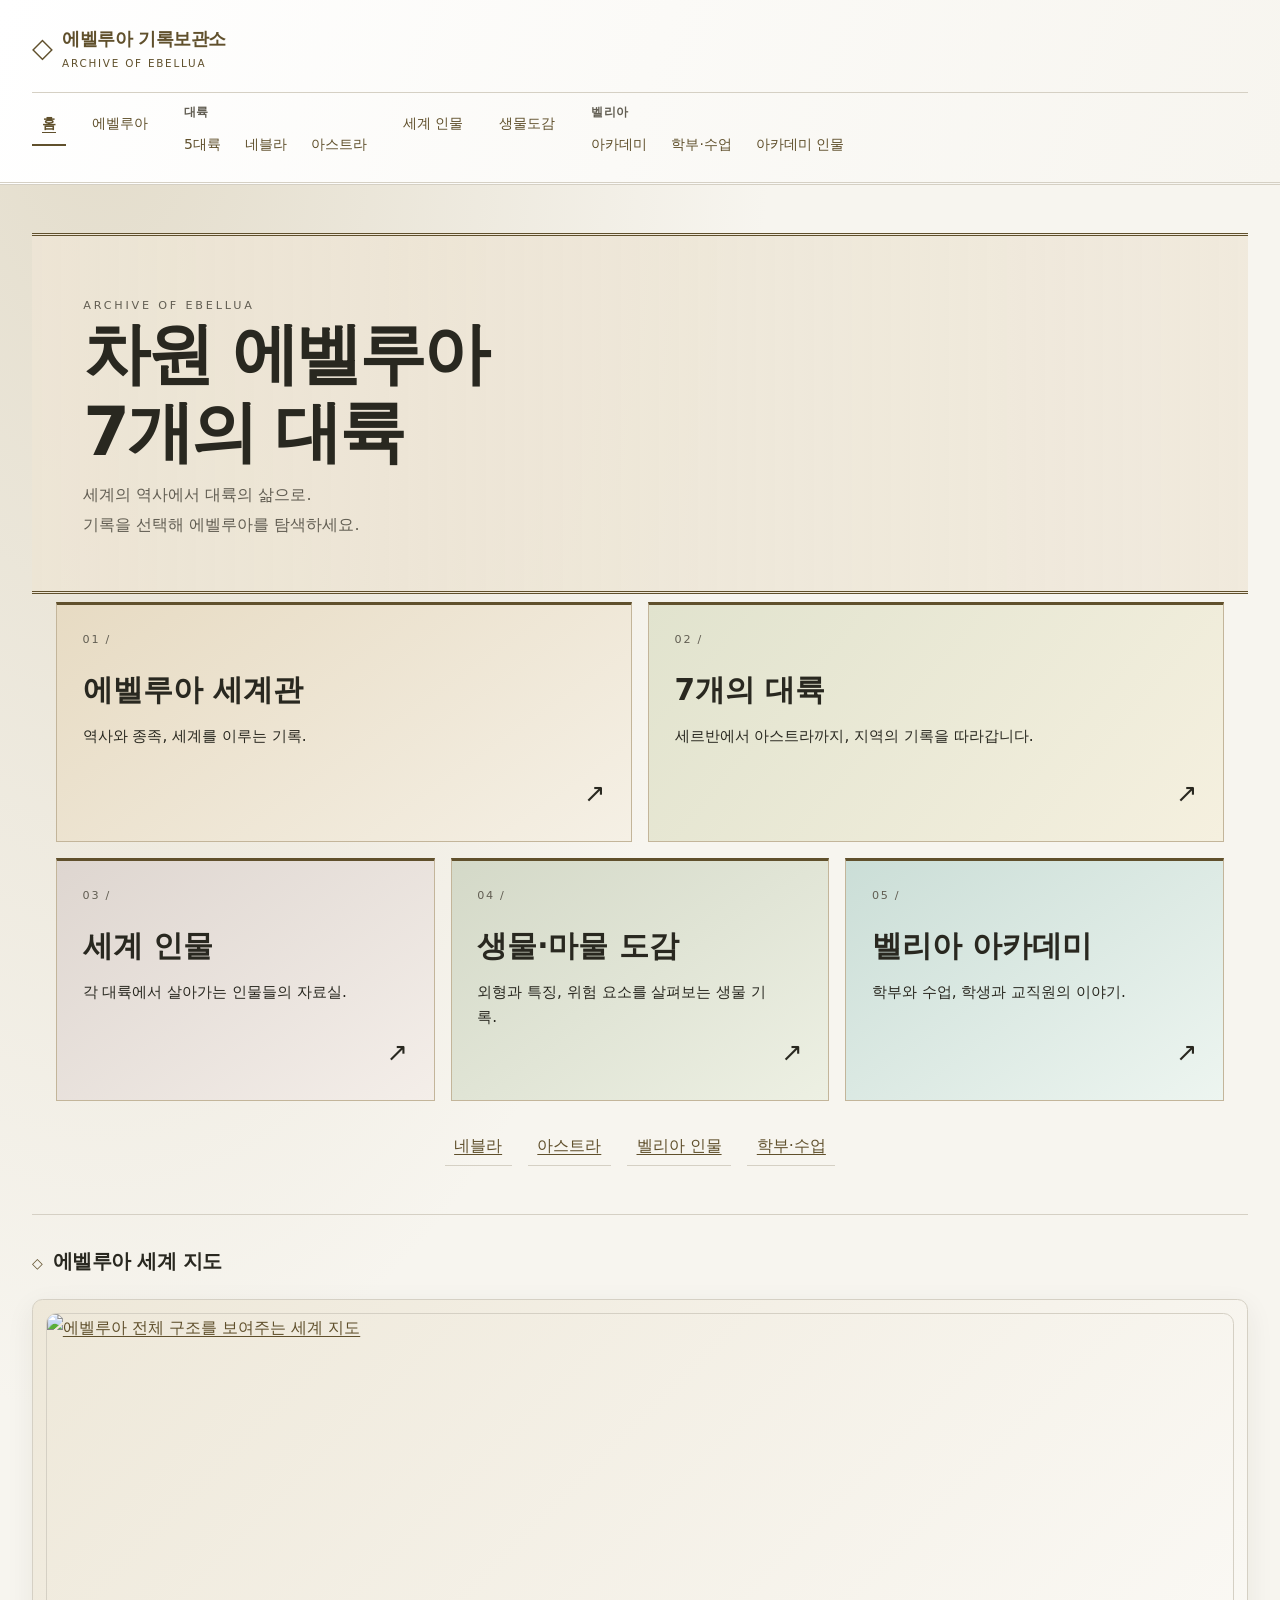
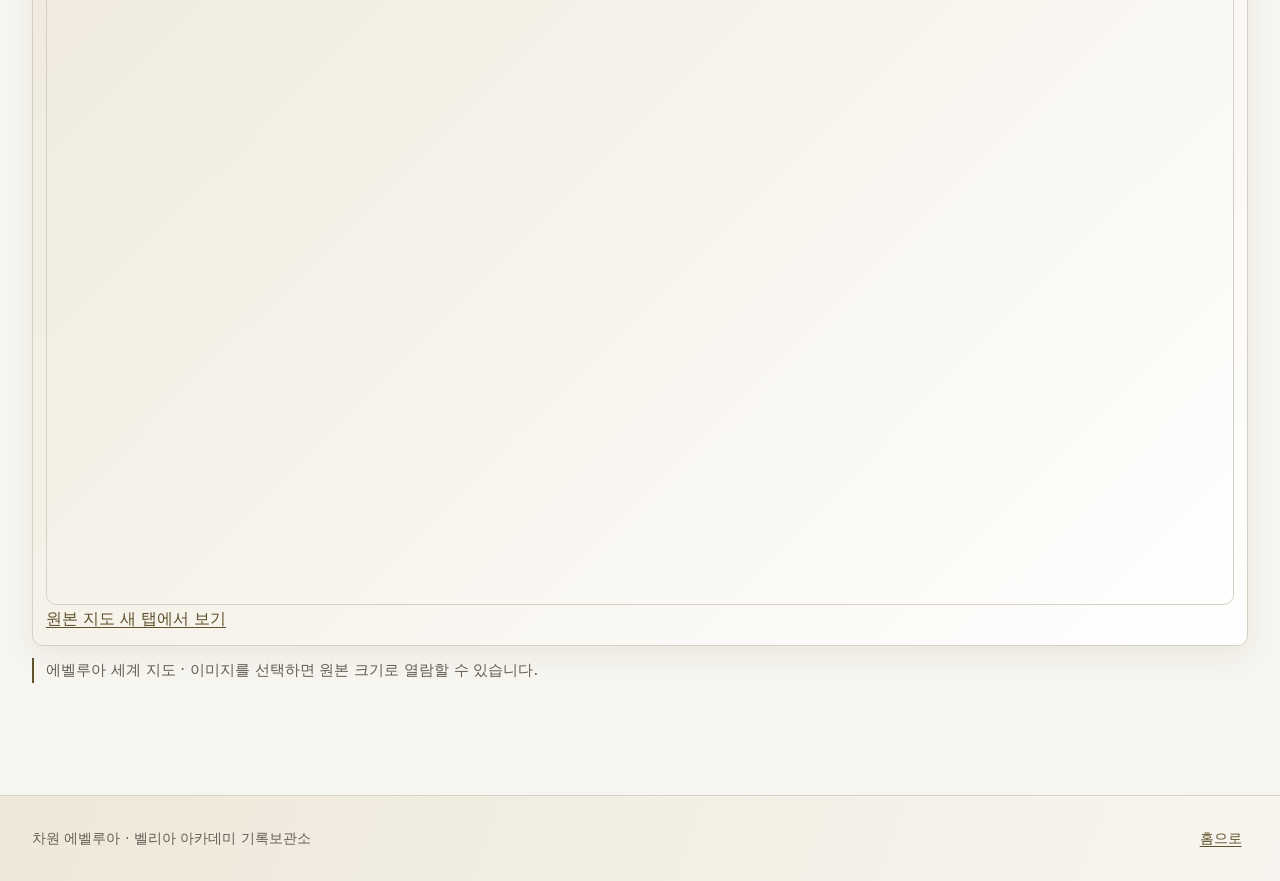
==== index.html @ 4a9736a2 "feat: 세계관페이지 완성된거 업로드" ====
<!doctype html>
<html lang="ko">
<head>
  <meta charset="utf-8">
  <meta name="viewport" content="width=device-width, initial-scale=1">
  <meta name="description" content="차원 에벨루아 — 7개의 대륙 — 에벨루아 세계관 기록보관소">
  <title>차원 에벨루아 — 7개의 대륙 | 에벨루아 기록보관소</title>
  <link rel="icon" href="data:,">
  <link rel="stylesheet" href="./css/common.css">
  <link rel="stylesheet" href="./css/map.css">
  <link rel="stylesheet" href="./css/index.css">
  <script src="./js/common.js" defer></script>
  <script src="./js/intro.js" defer></script>
</head>
<body>
  <div id="entry-intro" class="entry-intro" hidden role="region" aria-label="에벨루아 진입 연출">
    <div class="entry-art" aria-hidden="true"></div>
    <div class="entry-title" aria-hidden="true"><strong>차원 에벨루아</strong><span>7개의 대륙</span></div>
    <button class="entry-skip" type="button">건너뛰기</button>
  </div>
  <a class="skip-link" href="#main-content">본문으로 바로가기</a>
  <header class="site-header">
    <div class="container header-inner">
      <a class="site-brand" href="./index.html"><span>에벨루아 기록보관소</span><small lang="en">Archive of Ebellua</small></a>
      <button class="nav-toggle" type="button" hidden aria-controls="site-nav" aria-expanded="false">
        <span class="nav-toggle-icon" aria-hidden="true">☰</span>
        <span class="nav-toggle-label">메뉴 열기</span>
      </button>
      <nav id="site-nav" class="site-nav" aria-label="주요 메뉴">
        <ul class="nav-list">
          <li><a class="nav-link" href="./index.html">홈</a></li>
          <li><a class="nav-link" href="./introduce-Ebellua.html">에벨루아</a></li>
          <li class="nav-group">
            <span class="nav-group-label">대륙</span>
            <ul class="nav-sublist">
              <li><a class="nav-link" href="./continent-EbelluaFiveContinents.html">5대륙</a></li>
              <li><a class="nav-link" href="./continent-Nebla.html">네블라</a></li>
              <li><a class="nav-link" href="./continent-Astra.html">아스트라</a></li>
            </ul>
          </li>
          <li><a class="nav-link" href="./introduce-Character-Ebellua.html">세계 인물</a></li>
          <li><a class="nav-link" href="./bestiary-Ebellua.html">생물도감</a></li>
          <li class="nav-group">
            <span class="nav-group-label">벨리아</span>
            <ul class="nav-sublist">
              <li><a class="nav-link" href="./introduce-BeliaAcademy.html">아카데미</a></li>
              <li><a class="nav-link" href="./class-BeliaAcademy.html">학부·수업</a></li>
              <li><a class="nav-link" href="./introduce-Characters-Belia.html">아카데미 인물</a></li>
            </ul>
          </li>
        </ul>
      </nav>
    </div>
  </header>
  <main id="main-content" class="container portal-home" tabindex="-1"><div class="page-heading archive-hero"><p class="archive-kicker">ARCHIVE OF EBELLUA</p><h1>차원 에벨루아<br>7개의 대륙</h1><p>세계의 역사에서 대륙의 삶으로.<br>기록을 선택해 에벨루아를 탐색하세요.</p></div><nav class="portal-grid" aria-label="기록 분류"><a class="portal portal-world" href="./introduce-Ebellua.html"><span class="portal-number" aria-hidden="true">01 /</span><h2>에벨루아 세계관</h2><p>역사와 종족, 세계를 이루는 기록.</p><span class="portal-arrow" aria-hidden="true">↗</span></a><a class="portal portal-continents" href="./continent-EbelluaFiveContinents.html"><span class="portal-number" aria-hidden="true">02 /</span><h2>7개의 대륙</h2><p>세르반에서 아스트라까지, 지역의 기록을 따라갑니다.</p><span class="portal-arrow" aria-hidden="true">↗</span></a><a class="portal portal-people" href="./introduce-Character-Ebellua.html"><span class="portal-number" aria-hidden="true">03 /</span><h2>세계 인물</h2><p>각 대륙에서 살아가는 인물들의 자료실.</p><span class="portal-arrow" aria-hidden="true">↗</span></a><a class="portal portal-bestiary" href="./bestiary-Ebellua.html"><span class="portal-number" aria-hidden="true">04 /</span><h2>생물·마물 도감</h2><p>외형과 특징, 위험 요소를 살펴보는 생물 기록.</p><span class="portal-arrow" aria-hidden="true">↗</span></a><a class="portal portal-academy" href="./introduce-BeliaAcademy.html"><span class="portal-number" aria-hidden="true">05 /</span><h2>벨리아 아카데미</h2><p>학부와 수업, 학생과 교직원의 이야기.</p><span class="portal-arrow" aria-hidden="true">↗</span></a></nav><nav class="archive-crosslinks" aria-label="세부 기록"><a href="./continent-Nebla.html">네블라</a><a href="./continent-Astra.html">아스트라</a><a href="./introduce-Characters-Belia.html">벨리아 인물</a><a href="./class-BeliaAcademy.html">학부·수업</a></nav><section id="world-map" class="content-section" aria-labelledby="world-map-heading">
      <h2 id="world-map-heading">에벨루아 세계 지도</h2>
      <!-- Canonical visual asset: user-provided original, preserved without conversion. -->
      <figure class="world-map">
        <a href="./assets/maps/ebellua_world_map.png" target="_blank" rel="noopener">
          <img src="./assets/maps/ebellua_world_map.png" width="3200" height="2400" alt="에벨루아 전체 구조를 보여주는 세계 지도" loading="lazy" decoding="async">
          <span>원본 지도 새 탭에서 보기</span>
        </a>
        <figcaption>에벨루아 세계 지도 · 이미지를 선택하면 원본 크기로 열람할 수 있습니다.</figcaption>
      </figure>
    </section></main>
  <footer class="site-footer">
    <div class="container">
      <p>차원 에벨루아 · 벨리아 아카데미 기록보관소</p>
      <a href="./index.html">홈으로</a>
    </div>
  </footer>
</body>
</html>
---- css/common.css ----
/* Phase 1: shared layout and navigation only. */
:root {
  color-scheme: light;
  --color-background: #f7f5ef;
  --color-surface: #ffffff;
  --color-text: #292820;
  --color-muted: #625e53;
  --color-accent: #60502c;
  --color-accent-soft: #eee8d9;
  --color-border: #d5d0c4;
  --color-focus: #175da1;
  --font-body: system-ui, -apple-system, BlinkMacSystemFont, "Segoe UI",
    "Malgun Gothic", sans-serif;
  --content-width: 76rem;
  --radius: 0.375rem;
  --space-1: 0.5rem;
  --space-2: 1rem;
  --space-3: 1.5rem;
  --space-4: 2rem;
}
*, *::before, *::after { box-sizing: border-box; }
html { -webkit-text-size-adjust: 100%; }
body, h1, h2, h3, p, ul, ol { margin: 0; }
body {
  display: flex;
  flex-direction: column;
  min-height: 100vh;
  font-family: var(--font-body);
  line-height: 1.7;
  color: var(--color-text);
  background: var(--color-background);
  overflow-wrap: anywhere;
}
img, svg { display: block; max-width: 100%; }
img { height: auto; }
button, input, select, textarea { font: inherit; }
button { cursor: pointer; }
a { color: var(--color-accent); text-underline-offset: 0.2em; }
a:hover { text-decoration-thickness: 0.125em; }
:focus-visible { outline: 3px solid var(--color-focus); outline-offset: 4px; }
[hidden] { display: none !important; }
.container {
  width: min(calc(100% - 2rem), var(--content-width));
  margin-inline: auto;
}
.skip-link {
  position: fixed;
  inset-block-start: 0.5rem;
  inset-inline-start: 1rem;
  z-index: 10;
  padding: var(--space-1) var(--space-2);
  color: var(--color-text);
  background: var(--color-surface);
  border: 1px solid var(--color-border);
  transform: translateY(-200%);
}
.skip-link:focus { transform: translateY(0); }
.site-header {
  background: var(--color-surface);
  border-bottom: 1px solid var(--color-border);
}
.header-inner {
  display: flex;
  flex-wrap: wrap;
  align-items: center;
  gap: var(--space-2) var(--space-4);
  padding-block: var(--space-2);
}
.site-brand { font-size: 1.125rem; font-weight: 700; text-decoration: none; }
.site-nav { flex: 1 1 46rem; min-width: 0; }
.nav-list, .nav-sublist {
  display: flex;
  flex-wrap: wrap;
  list-style: none;
  padding: 0;
}
.nav-list {
  align-items: flex-start;
  justify-content: flex-end;
  gap: var(--space-1) var(--space-2);
}
.nav-sublist { gap: 0.25rem; }
.nav-group-label {
  display: block;
  padding-inline: 0.625rem;
  color: var(--color-muted);
  font-size: 0.75rem;
  font-weight: 700;
  letter-spacing: 0.04em;
}
.nav-link {
  display: inline-flex;
  align-items: center;
  min-height: 2.75rem;
  padding: 0.5rem 0.625rem;
  border-radius: var(--radius);
  font-size: 0.875rem;
  text-decoration: none;
}
.nav-link:hover, .nav-link[aria-current="page"], .nav-link.is-active {
  background: var(--color-accent-soft);
}
.nav-link[aria-current="page"], .nav-link.is-active {
  font-weight: 700;
  text-decoration: underline;
}
.button, .nav-toggle {
  display: inline-flex;
  align-items: center;
  justify-content: center;
  gap: var(--space-1);
  min-height: 2.75rem;
  padding: 0.5rem 0.875rem;
  border: 1px solid var(--color-accent);
  border-radius: var(--radius);
  color: var(--color-accent);
  background: var(--color-surface);
  text-decoration: none;
}
.button:hover, .nav-toggle:hover { background: var(--color-accent-soft); }
.nav-toggle { margin-inline-start: auto; }
.nav-toggle-icon { font-size: 1.25rem; line-height: 1; }
main.container { flex: 1; padding-block: 3rem; }
.page-heading { margin-bottom: var(--space-4); }
h1, h2, h3 { line-height: 1.4; word-break: keep-all; }
h1 { font-size: clamp(1.75rem, 4vw, 2.5rem); }
h2 { font-size: 1.25rem; }
p { max-width: 68ch; }
.page-heading p, .content-section p {
  margin-top: var(--space-1);
  color: var(--color-muted);
}
.content-section {
  padding-block: var(--space-3);
  border-top: 1px solid var(--color-border);
  scroll-margin-top: var(--space-2);
}
.link-list { margin-top: var(--space-2); padding-inline-start: 1.5rem; }
.link-list li + li { margin-top: var(--space-1); }
.site-footer {
  padding-block: var(--space-3);
  border-top: 1px solid var(--color-border);
  color: var(--color-muted);
  font-size: 0.875rem;
}
@media (min-width: 768px) and (max-width: 1199px) {
  .site-nav { flex-basis: 100%; }
  .nav-list { justify-content: flex-start; }
}
@media (max-width: 767px) {
  .header-inner { gap: var(--space-2); }
  .site-nav { flex-basis: 100%; }
  .nav-list, .nav-sublist { flex-direction: column; align-items: stretch; }
  .nav-list { gap: var(--space-1); }
  .nav-group-label { padding-block-start: var(--space-1); }
  .nav-link { display: flex; }
  main.container { padding-block: var(--space-4); }
}
@media (prefers-reduced-motion: reduce) {
  html { scroll-behavior: auto; }
  *, *::before, *::after { animation: none !important; transition: none !important; }
}

/* Phase 7: visual and accessibility polish. */

:root { --radius:.65rem; --shadow-soft:0 8px 28px rgb(42 38 29 / .07); --shadow-raised:0 14px 36px rgb(42 38 29 / .12); --page-glow:#e9dfc8; }
body { background:radial-gradient(ellipse at 8% 0,var(--page-glow),transparent 42rem),var(--color-background); }
.site-header { background:linear-gradient(110deg,var(--color-surface),var(--color-background)); box-shadow:0 2px 15px rgb(40 35 20 / .035); }
.site-brand { letter-spacing:-.025em; }
.site-brand::before { content:"✦"; display:inline-block; margin-right:.5rem; color:var(--color-accent); }
.nav-link { transition:background-color .18s,color .18s; }
.nav-link[aria-current="page"] { box-shadow:inset 0 -2px var(--color-accent); text-underline-offset:.3em; }
.page-heading { position:relative; padding:clamp(1.4rem,4vw,3rem); border:1px solid var(--color-border); border-top:3px solid var(--color-accent); border-radius:var(--radius); background:radial-gradient(ellipse at 100% 0,var(--page-glow),transparent 75%),linear-gradient(120deg,var(--color-surface),var(--color-background)); box-shadow:var(--shadow-soft); }
.page-heading h1 { max-width:24ch; letter-spacing:-.035em; }
.page-heading p { line-height:1.85; }
.content-section { padding-block:2rem; }
.content-section > h2 { padding-inline-start:.85rem; border-inline-start:3px solid var(--color-accent); }
.content-section > p { line-height:1.9; }
.content-section > ul, .content-section > ol { max-width:78ch; }
.button, .nav-toggle { box-shadow:0 2px 4px rgb(30 25 15 / .04); transition:background-color .18s,border-color .18s,box-shadow .18s; }
.button:hover { box-shadow:var(--shadow-soft); }
main details { background:var(--color-surface); }
main summary { min-height:2.75rem; }
main details[open] > summary { color:var(--color-accent); }
main details:focus-within { border-color:var(--color-accent); }
:focus-visible { outline:3px solid var(--color-focus); outline-offset:3px; }
.site-footer { margin-top:2rem; background:linear-gradient(110deg,var(--color-accent-soft),var(--color-background)); }
.site-footer .container { display:flex; flex-wrap:wrap; justify-content:space-between; gap:1rem; align-items:center; }
.site-footer a { padding:.4rem; }
@media(max-width:767px) { .page-heading { padding:1.4rem 1.15rem; } .header-inner { row-gap:.7rem; } .site-brand { font-size:1rem; } .nav-toggle-label { font-size:.875rem; } .content-section { padding-block:1.5rem; } }
@media(prefers-reduced-motion:reduce) { *,*::before,*::after { animation:none !important; transition:none !important; scroll-behavior:auto !important; } }


/* Phase 7.5: archive identity. */

.site-header { border-bottom:3px double var(--color-border); box-shadow:none; }
.header-inner { gap:.75rem 2rem; }
.site-brand { display:grid; grid-template-columns:auto 1fr; align-items:center; column-gap:.6rem; padding-block:.5rem; }
.site-brand::before { content:"◇"; grid-row:1 / 3; margin:0; font-size:1.7rem; }
.site-brand small { grid-column:2; font-size:.65rem; letter-spacing:.17em; font-weight:400; text-transform:uppercase; }
.site-nav { flex-basis:100%; border-top:1px solid var(--color-border); padding-top:.55rem; }
.nav-list { justify-content:flex-start; }
.nav-link { border-radius:0; box-shadow:none; }
.nav-link[aria-current="page"],.nav-link.is-active { background:transparent; box-shadow:inset 0 -2px var(--color-accent); }
.page-heading { border-radius:0; border:0; border-block:3px double var(--color-border); box-shadow:none; background:linear-gradient(100deg,var(--color-accent-soft),transparent); padding-left:1.5rem; }
.page-heading h1 { font-weight:650; letter-spacing:-.045em; }
.content-section > h2 { border-left:0; padding-left:0; letter-spacing:-.025em; }
.content-section > h2::before { content:"◇"; color:var(--color-accent); font-size:.7em; margin-right:.65rem; }
.button { border-radius:.2rem; box-shadow:none; }
@media(max-width:767px) { .site-brand { font-size:.9rem; } .site-brand small { font-size:.57rem; } .site-brand::before { font-size:1.3rem; } .header-inner { column-gap:.5rem; } .nav-link { border-left:2px solid transparent; } .nav-link[aria-current="page"] { border-left-color:var(--color-accent); box-shadow:none; } }
---- css/map.css ----
﻿/* Shared canonical map presentation; keep the source aspect ratio. */
.world-map { margin: 1.5rem 0 0; }
.world-map > a { display: block; border-radius: var(--radius); }
.world-map img { display: block; width: 100%; height: auto; border: 1px solid var(--color-border); border-radius: var(--radius); }
.world-map figcaption { margin-top: 0.75rem; color: var(--color-muted); font-size: 0.9375rem; }
.world-map figcaption a { display: inline-block; padding-block: 0.25rem; }

/* Phase 7: visual and accessibility polish. */
.world-map > a { padding:clamp(.4rem,1vw,.9rem); border:1px solid var(--color-border); background:linear-gradient(135deg,var(--color-accent-soft),var(--color-surface)); box-shadow:var(--shadow-soft); }
.world-map > a:hover,.world-map > a:focus-visible { box-shadow:var(--shadow-raised); }
.world-map figcaption { border-inline-start:2px solid var(--color-accent); padding-left:.75rem; }
---- css/index.css ----
/* Page-specific styles are reserved for a later phase. */

/* Phase 7: visual and accessibility polish. */
body { --page-glow:#e2dbc9; }
main > .content-section .link-list { display:flex; flex-wrap:wrap; gap:.75rem; list-style:none; padding:0; }
main > .content-section .link-list li { margin:0; }
main > .content-section .link-list a { display:inline-block; padding:.8rem 1rem; background:var(--color-surface); border:1px solid var(--color-border); border-radius:var(--radius); box-shadow:var(--shadow-soft); }
.entry-intro { position:fixed; inset:0; z-index:100; display:grid; place-items:center; overflow:hidden; background:#111820; color:#f4eddd; pointer-events:none; animation:entry-cover 2.2s ease-in both; }
.entry-art { position:absolute; inset:0; display:grid; place-items:center; background:radial-gradient(ellipse at center,#cbd9cf55,transparent 50%); }
.entry-art::before { content:""; position:absolute; width:min(65vw,42rem); aspect-ratio:1; border:1px solid #b5c9c477; border-radius:50%; box-shadow:0 0 70px #afc9c233,inset 0 0 50px #afc9c222; animation:entry-ring 2.2s ease-in both; }
.entry-art img { width:min(80vw,65rem); height:auto; max-height:80vh; object-fit:contain; opacity:0; animation:entry-map 2.2s ease-in both; }
.entry-title { position:relative; text-align:center; letter-spacing:.2em; text-shadow:0 2px 15px #000; animation:entry-title 2.2s ease-in both; }
.entry-title strong { display:block; font-size:clamp(1.8rem,6vw,3.5rem); font-weight:500; }
.entry-title span { display:block; margin-top:.8rem; }
.entry-skip { position:absolute; top:max(1rem,env(safe-area-inset-top)); right:1rem; pointer-events:auto; padding:.7rem 1rem; color:#f4eddd; background:#19242e; border:1px solid #a5b3b7; border-radius:var(--radius); }
.entry-skip:focus-visible { outline:3px solid #fff; outline-offset:4px; }
@keyframes entry-cover { 0%,75% { opacity:1; visibility:visible; } 100% { opacity:0; visibility:hidden; } }
@keyframes entry-map { 0%,12% { opacity:0; transform:scale(.65); } 42% { opacity:.4; transform:scale(.8); } 78% { opacity:.6; } 100% { opacity:0; transform:scale(2.5); } }
@keyframes entry-ring { 0% { opacity:0; transform:scale(1.5); } 30% { opacity:1; } 75% { opacity:.8; transform:scale(.25); } 100% { opacity:0; transform:scale(3); } }
@keyframes entry-title { 0% { opacity:0; } 25%,55% { opacity:1; } 85%,100% { opacity:0; } }
@media(prefers-reduced-motion:reduce) { .entry-intro { display:none !important; } }


/* Phase 7.5: archive identity. */

.portal-home .archive-hero { padding:clamp(1.5rem,4vw,4rem); min-height:19rem; background:linear-gradient(90deg,#ede5d5f2,#ede5d5b3),url('../assets/maps/ebellua_world_map.png') center 45% / cover; border-block:3px double var(--color-accent); }
.archive-hero h1 { font-size:clamp(2.3rem,6vw,4.2rem); line-height:1.16; }
.archive-kicker { font-size:.7rem; letter-spacing:.25em; }
.portal-grid { display:grid; grid-template-columns:repeat(6,minmax(0,1fr)); margin-top:-1.5rem; position:relative; gap:1rem; padding-inline:1.5rem; }
.portal { position:relative; grid-column:span 2; display:flex; flex-direction:column; min-height:15rem; padding:1.6rem; color:var(--color-text); text-decoration:none; border:1px solid #c3b59a; border-top:3px solid var(--color-accent); background:linear-gradient(145deg,#e7dbc3,#f5f0e5); transition:border-color .2s,background-color .2s; }
.portal-world,.portal-continents { grid-column:span 3; }
.portal-continents { background:linear-gradient(130deg,#e1e3ce,#f5f0df); }
.portal-people { background:linear-gradient(145deg,#ded6d0,#f4eee9); }
.portal-bestiary { background:linear-gradient(145deg,#d4d9c8,#edf0e3); }
.portal-academy { background:linear-gradient(145deg,#cbded7,#edf5f0); }
.portal-number { font-size:.7rem; letter-spacing:.15em; margin-bottom:1.3rem; color:var(--color-muted); }
.portal h2 { font-size:clamp(1.4rem,2.5vw,1.85rem); font-weight:650; }
.portal p { margin-top:.75rem; font-size:.95rem; padding-right:1.5rem; }
.portal-arrow { align-self:flex-end; margin-top:auto; font-size:1.6rem; }
.portal:hover { border-color:var(--color-accent); outline:1px solid var(--color-accent); outline-offset:-6px; }
.archive-crosslinks { display:flex; flex-wrap:wrap; gap:1rem; margin:1.5rem 0 3rem; justify-content:center; }
.archive-crosslinks a { padding:.4rem .6rem; border-bottom:1px solid var(--color-border); }
@media(max-width:767px) { .portal-grid { grid-template-columns:1fr; padding-inline:.5rem; margin-top:-.6rem; } .portal { grid-column:auto; min-height:12rem; padding:1.2rem; } .portal-number { margin-bottom:.65rem; } }
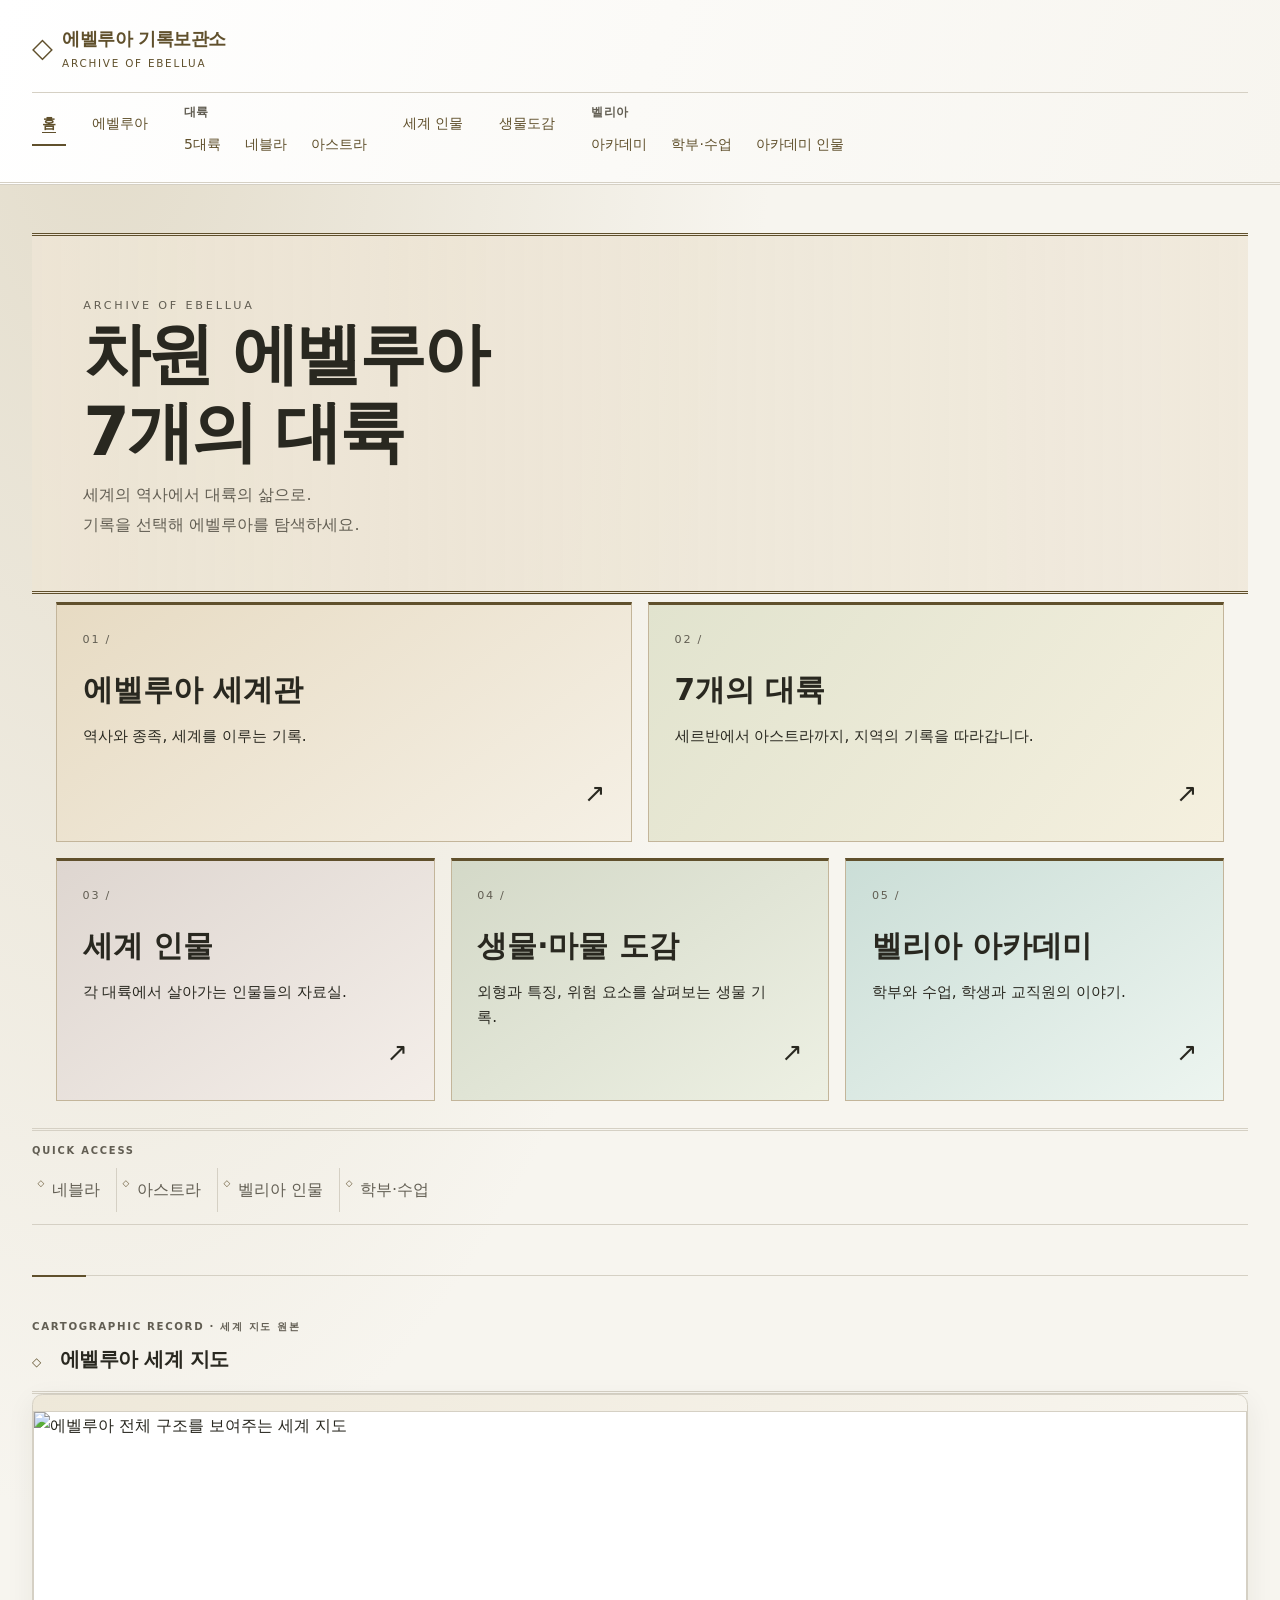
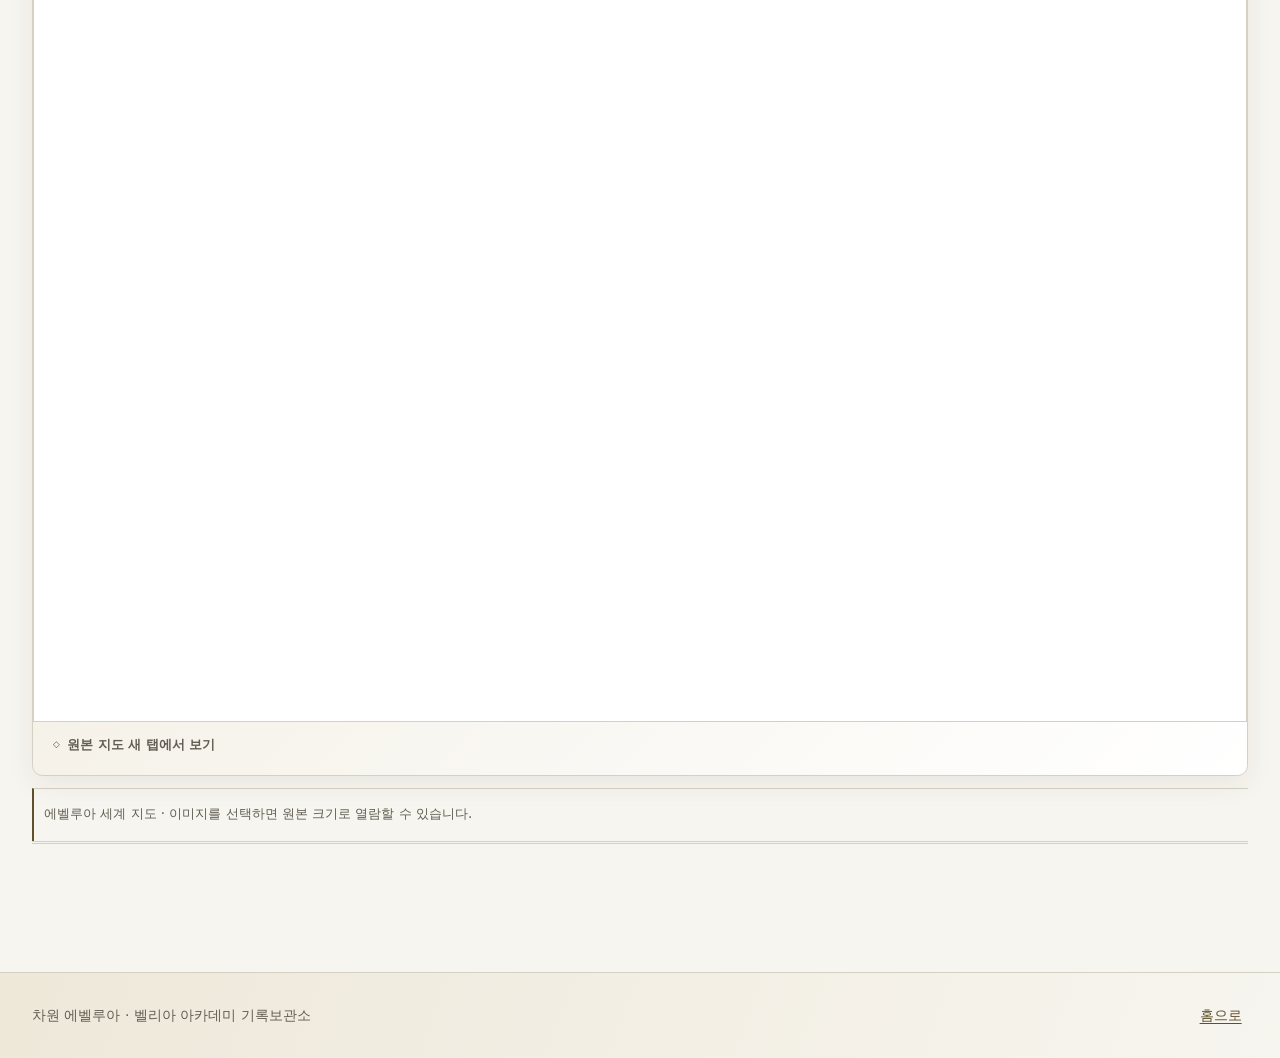
==== commit e62f114e: "refactor: index스타일 최종 다듬기" ====
--- a/index.html
+++ b/index.html
@@ -52,7 +52,8 @@
       </nav>
     </div>
   </header>
-  <main id="main-content" class="container portal-home" tabindex="-1"><div class="page-heading archive-hero"><p class="archive-kicker">ARCHIVE OF EBELLUA</p><h1>차원 에벨루아<br>7개의 대륙</h1><p>세계의 역사에서 대륙의 삶으로.<br>기록을 선택해 에벨루아를 탐색하세요.</p></div><nav class="portal-grid" aria-label="기록 분류"><a class="portal portal-world" href="./introduce-Ebellua.html"><span class="portal-number" aria-hidden="true">01 /</span><h2>에벨루아 세계관</h2><p>역사와 종족, 세계를 이루는 기록.</p><span class="portal-arrow" aria-hidden="true">↗</span></a><a class="portal portal-continents" href="./continent-EbelluaFiveContinents.html"><span class="portal-number" aria-hidden="true">02 /</span><h2>7개의 대륙</h2><p>세르반에서 아스트라까지, 지역의 기록을 따라갑니다.</p><span class="portal-arrow" aria-hidden="true">↗</span></a><a class="portal portal-people" href="./introduce-Character-Ebellua.html"><span class="portal-number" aria-hidden="true">03 /</span><h2>세계 인물</h2><p>각 대륙에서 살아가는 인물들의 자료실.</p><span class="portal-arrow" aria-hidden="true">↗</span></a><a class="portal portal-bestiary" href="./bestiary-Ebellua.html"><span class="portal-number" aria-hidden="true">04 /</span><h2>생물·마물 도감</h2><p>외형과 특징, 위험 요소를 살펴보는 생물 기록.</p><span class="portal-arrow" aria-hidden="true">↗</span></a><a class="portal portal-academy" href="./introduce-BeliaAcademy.html"><span class="portal-number" aria-hidden="true">05 /</span><h2>벨리아 아카데미</h2><p>학부와 수업, 학생과 교직원의 이야기.</p><span class="portal-arrow" aria-hidden="true">↗</span></a></nav><nav class="archive-crosslinks" aria-label="세부 기록"><a href="./continent-Nebla.html">네블라</a><a href="./continent-Astra.html">아스트라</a><a href="./introduce-Characters-Belia.html">벨리아 인물</a><a href="./class-BeliaAcademy.html">학부·수업</a></nav><section id="world-map" class="content-section" aria-labelledby="world-map-heading">
+  <main id="main-content" class="container portal-home" tabindex="-1"><div class="page-heading archive-hero"><p class="archive-kicker">ARCHIVE OF EBELLUA</p><h1>차원 에벨루아<br>7개의 대륙</h1><p>세계의 역사에서 대륙의 삶으로.<br>기록을 선택해 에벨루아를 탐색하세요.</p></div><nav class="portal-grid" aria-label="기록 분류"><a class="portal portal-world" href="./introduce-Ebellua.html"><span class="portal-number" aria-hidden="true">01 /</span><h2>에벨루아 세계관</h2><p>역사와 종족, 세계를 이루는 기록.</p><span class="portal-arrow" aria-hidden="true">↗</span></a><a class="portal portal-continents" href="./continent-EbelluaFiveContinents.html"><span class="portal-number" aria-hidden="true">02 /</span><h2>7개의 대륙</h2><p>세르반에서 아스트라까지, 지역의 기록을 따라갑니다.</p><span class="portal-arrow" aria-hidden="true">↗</span></a><a class="portal portal-people" href="./introduce-Character-Ebellua.html"><span class="portal-number" aria-hidden="true">03 /</span><h2>세계 인물</h2><p>각 대륙에서 살아가는 인물들의 자료실.</p><span class="portal-arrow" aria-hidden="true">↗</span></a><a class="portal portal-bestiary" href="./bestiary-Ebellua.html"><span class="portal-number" aria-hidden="true">04 /</span><h2>생물·마물 도감</h2><p>외형과 특징, 위험 요소를 살펴보는 생물 기록.</p><span class="portal-arrow" aria-hidden="true">↗</span></a><a class="portal portal-academy" href="./introduce-BeliaAcademy.html"><span class="portal-number" aria-hidden="true">05 /</span><h2>벨리아 아카데미</h2><p>학부와 수업, 학생과 교직원의 이야기.</p><span class="portal-arrow" aria-hidden="true">↗</span></a></nav><nav class="archive-crosslinks" aria-label="세부 기록"><span class="crosslink-label" aria-hidden="true">QUICK ACCESS</span><a href="./continent-Nebla.html">네블라</a><a href="./continent-Astra.html">아스트라</a><a href="./introduce-Characters-Belia.html">벨리아 인물</a><a href="./class-BeliaAcademy.html">학부·수업</a></nav><section id="world-map" class="content-section map-record" aria-labelledby="world-map-heading">
+      <p class="section-kicker">CARTOGRAPHIC RECORD · 세계 지도 원본</p>
       <h2 id="world-map-heading">에벨루아 세계 지도</h2>
       <!-- Canonical visual asset: user-provided original, preserved without conversion. -->
       <figure class="world-map">
--- a/css/map.css
+++ b/css/map.css
@@ -10,3 +10,52 @@
 .world-map > a:hover,.world-map > a:focus-visible { box-shadow:var(--shadow-raised); }
 .world-map figcaption { border-inline-start:2px solid var(--color-accent); padding-left:.75rem; }
 
+
+/* Ebellua introduction: archived-original presentation, scoped to this page. */
+.ebellua-page .world-map {
+  margin: 1.75rem 0 0;
+  padding-top: .8rem;
+  border-top: 3px double var(--color-border);
+}
+
+.ebellua-page .world-map > a {
+  display: block;
+  padding: .55rem;
+  border: 1px solid var(--color-border);
+  border-radius: 0;
+  background: var(--color-surface);
+  box-shadow: none;
+}
+
+.ebellua-page .world-map > a:hover,
+.ebellua-page .world-map > a:focus-visible {
+  border-color: var(--color-accent);
+  box-shadow: none;
+}
+
+.ebellua-page .world-map img {
+  width: 100%;
+  height: auto;
+  border: 0;
+  border-radius: 0;
+}
+
+.ebellua-page .world-map figcaption {
+  display: flex;
+  align-items: center;
+  gap: .55rem;
+  margin-top: .7rem;
+  padding: .65rem 0 0;
+  border: 0;
+  color: var(--color-muted);
+  font-size: .8rem;
+  letter-spacing: .03em;
+}
+
+.ebellua-page .world-map figcaption::before {
+  content: "FIG. 01 ◇";
+  color: var(--color-accent);
+  font-size: .65rem;
+  font-weight: 800;
+  letter-spacing: .08em;
+}
--- a/css/index.css
+++ b/css/index.css
@@ -42,3 +42,177 @@
 .archive-crosslinks a { padding:.4rem .6rem; border-bottom:1px solid var(--color-border); }
 @media(max-width:767px) { .portal-grid { grid-template-columns:1fr; padding-inline:.5rem; margin-top:-.6rem; } .portal { grid-column:auto; min-height:12rem; padding:1.2rem; } .portal-number { margin-bottom:.65rem; } }
 
+
+/* Phase 7.6: archive continuity polish.
+   The homepage portal composition is already the visual benchmark,
+   so only quick access + map presentation are refined. */
+
+.portal-home .archive-crosslinks {
+  position: relative;
+  align-items: center;
+  justify-content: flex-start;
+  gap: 0;
+  margin: 1.7rem 0 3.1rem;
+  padding: .75rem 0;
+  border-top: 3px double var(--color-border);
+  border-bottom: 1px solid var(--color-border);
+}
+
+.portal-home .crosslink-label {
+  flex: 0 0 100%;
+  margin-bottom: .45rem;
+  color: var(--color-muted);
+  font-size: .62rem;
+  font-weight: 800;
+  letter-spacing: .18em;
+}
+
+.portal-home .archive-crosslinks a {
+  position: relative;
+  padding: .55rem 1rem .55rem 1.25rem;
+  border: 0;
+  color: var(--color-muted);
+  text-decoration: none;
+}
+
+.portal-home .archive-crosslinks a::before {
+  content: "◇";
+  position: absolute;
+  inset-inline-start: .35rem;
+  color: var(--color-accent);
+  font-size: .55rem;
+}
+
+.portal-home .archive-crosslinks a + a {
+  border-inline-start: 1px solid var(--color-border);
+}
+
+.portal-home .archive-crosslinks a:hover,
+.portal-home .archive-crosslinks a:focus-visible {
+  color: var(--color-accent);
+}
+
+.portal-home .archive-crosslinks a:hover::before {
+  content: "◆";
+}
+
+/* Map becomes an archival plate rather than a generic content card. */
+.portal-home .map-record {
+  position: relative;
+  padding-block: 2.6rem 3rem;
+  border-top: 1px solid var(--color-border);
+}
+
+.portal-home .map-record::before {
+  content: "";
+  position: absolute;
+  inset-inline-start: 0;
+  inset-block-start: -1px;
+  width: 3.4rem;
+  height: 2px;
+  background: var(--color-accent);
+}
+
+.portal-home .section-kicker {
+  margin: 0 0 .5rem;
+  color: var(--color-muted);
+  font-size: .64rem;
+  font-weight: 800;
+  letter-spacing: .16em;
+}
+
+.portal-home .map-record > h2 {
+  display: flex;
+  align-items: baseline;
+  gap: .55rem;
+  margin-bottom: 1.1rem;
+}
+
+.portal-home .map-record > h2::before {
+  content: "◇";
+  color: var(--color-accent);
+  font-size: .6em;
+}
+
+.portal-home .world-map {
+  margin: 0;
+  border: 0;
+  border-top: 3px double var(--color-border);
+  border-bottom: 3px double var(--color-border);
+  border-radius: 0;
+  background: transparent;
+  box-shadow: none;
+}
+
+.portal-home .world-map > a {
+  position: relative;
+  display: block;
+  padding: 1rem 0;
+  color: inherit;
+  text-decoration: none;
+}
+
+.portal-home .world-map img {
+  display: block;
+  width: 100%;
+  height: auto;
+  border: 1px solid var(--color-border);
+  border-radius: 0;
+  background: var(--color-surface);
+}
+
+.portal-home .world-map > a > span {
+  display: inline-flex;
+  align-items: center;
+  gap: .45rem;
+  margin-top: .75rem;
+  padding-bottom: .2rem;
+  padding-left: 20px;
+  border-bottom: none;
+  color: var(--color-muted);
+  font-size: .82rem;
+  font-weight: 700;
+}
+
+.portal-home .world-map > a > span::before {
+  content: "◇";
+  color: var(--color-accent);
+  font-size: .55rem;
+}
+
+.portal-home .world-map > a:hover > span {
+  color: var(--color-accent);
+  border-bottom-color: var(--color-accent);
+}
+
+.portal-home .world-map figcaption {
+  padding: .85rem 0 1rem;
+  padding-left: 10px;
+  color: var(--color-muted);
+  font-size: .84rem;
+  border-top: 1px solid var(--color-border);
+}
+
+.portal-home .entry-skip {
+  border-radius: 0;
+}
+
+@media (max-width: 767px) {
+  .portal-home .archive-crosslinks {
+    align-items: stretch;
+  }
+
+  .portal-home .archive-crosslinks a {
+    flex: 1 1 50%;
+    min-width: 10rem;
+    border-top: 1px solid var(--color-border);
+  }
+
+  .portal-home .archive-crosslinks a + a {
+    border-inline-start: 0;
+  }
+
+  .portal-home .map-record {
+    padding-block: 2rem 2.4rem;
+  }
+}
